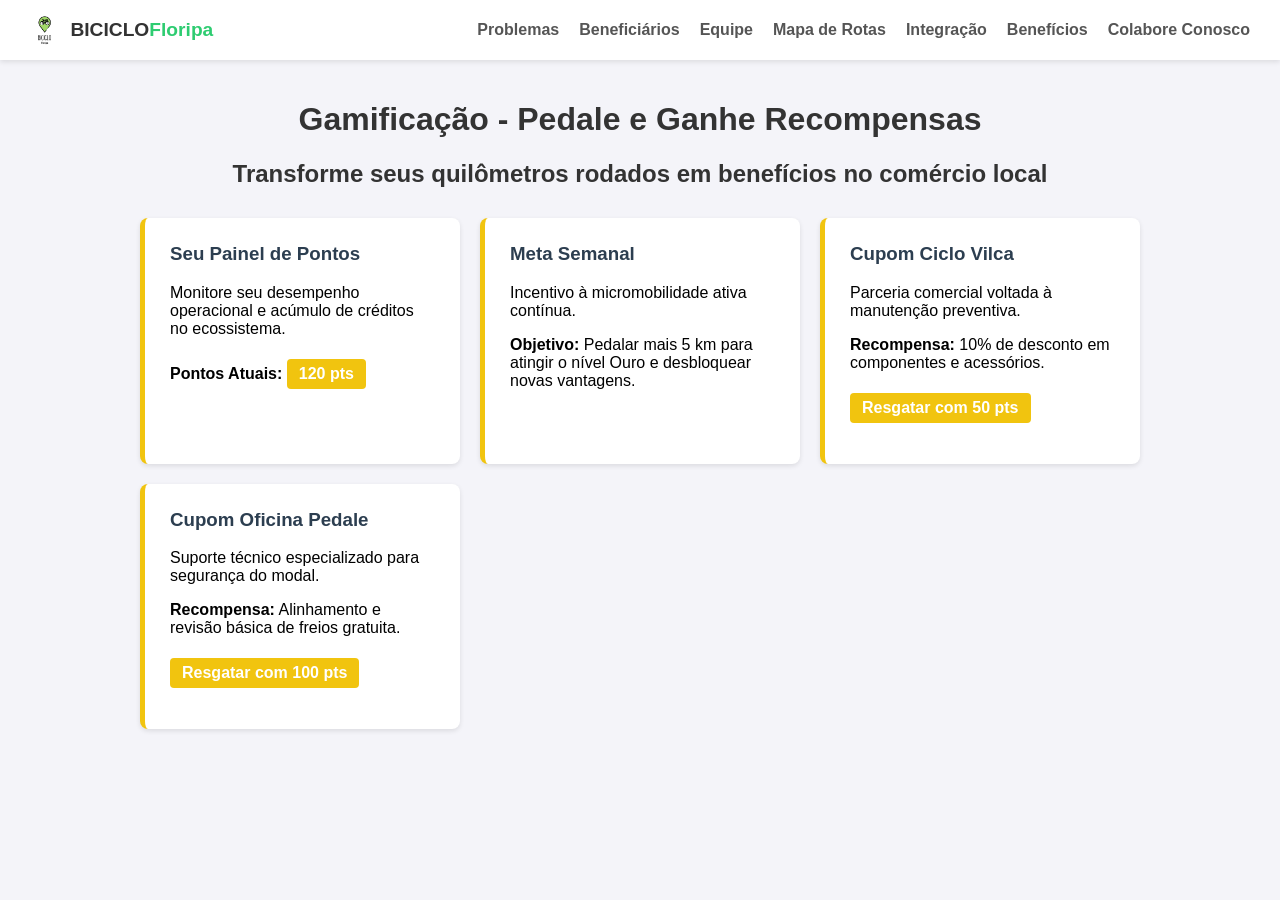
==== beneficios.html @ 9e139463 "adicionando pages" ====
<!DOCTYPE html>
<html lang="pt-BR">
<head>
    <meta charset="UTF-8">
    <meta name="viewport" content="width=device-width, initial-scale=1.0">
    <title>BICICLO | Sistema de Recompensas</title>
    <style>
        body { font-family: 'Arial', sans-serif; margin: 0; padding: 0; background: #f4f4f9; }
        h1, h2 { color: #333; text-align: center; }
        
        /* Menu IDêntico ao Principal */
        .navbar { display: flex; justify-content: space-between; align-items: center; background: #fff; padding: 15px 30px; box-shadow: 0 2px 5px rgba(0,0,0,0.1); }
        .navbar .logo { font-weight: bold; font-size: 1.2rem; color: #333; display: flex; align-items: center; }
        .navbar .logo span { color: #2ecc71; }
        .navbar .logo-navbar { height: 30px; margin-right: 10px; }
        .navbar ul { list-style: none; display: flex; margin: 0; padding: 0; }
        .navbar ul li { margin-left: 20px; }
        .navbar ul li a { text-decoration: none; color: #555; font-weight: bold; }
        .navbar ul li a:hover { color: #8eb067; }
        
        .content-container { padding: 20px; }
        .grid-gamificacao { display: grid; grid-template-columns: repeat(auto-fit, minmax(300px, 1fr)); gap: 20px; max-width: 1000px; margin: 30px auto; }
        .card { background: #fff; padding: 25px; border-radius: 8px; box-shadow: 0 2px 5px rgba(0,0,0,0.1); border-left: 5px solid #f1c40f; }
        .card h3 { margin-top: 0; color: #2c3e50; }
        .badge { background: #f1c40f; color: #fff; padding: 6px 12px; border-radius: 4px; font-weight: bold; font-size: 16px; display: inline-block; margin-top: 5px; }
    </style>
</head>
<body>

    <nav class="navbar">
        <div class="logo"><img src="/img/logo.biciclo.png" alt="Logo BICICLO Floripa" class="logo-navbar">BICICLO<span> Floripa</span></div>
        <ul>
            <li><a href="index.html#problemas">Problemas</a></li>
            <li><a href="index.html#beneficiarios">Beneficiários</a></li>
            <li><a href="index.html#colaboradores">Equipe</a></li>
            <li><a href="rotas.html">Mapa de Rotas</a></li>
            <li><a href="transporte.html">Integração</a></li>
            <li><a href="beneficios.html">Benefícios</a></li>
            <li><a href="index.html#contato">Colabore Conosco</a></li>
        </ul>
    </nav>

    <div class="content-container">
        <h1>Gamificação - Pedale e Ganhe Recompensas</h1>
        <h2>Transforme seus quilômetros rodados em benefícios no comércio local</h2>

        <div class="grid-gamificacao">
            <div class="card">
                <h3>Seu Painel de Pontos</h3>
                <p>Monitore seu desempenho operacional e acúmulo de créditos no ecossistema.</p>
                <p><strong>Pontos Atuais:</strong> <span class="badge">120 pts</span></p>
            </div>

            <div class="card">
                <h3>Meta Semanal</h3>
                <p>Incentivo à micromobilidade ativa contínua.</p>
                <p><strong>Objetivo:</strong> Pedalar mais 5 km para atingir o nível Ouro e desbloquear novas vantagens.</p>
            </div>

            <div class="card">
                <h3>Cupom Ciclo Vilca</h3>
                <p>Parceria comercial voltada à manutenção preventiva.</p>
                <p><strong>Recompensa:</strong> 10% de desconto em componentes e acessórios.</p>
                <p><span class="badge">Resgatar com 50 pts</span></p>
            </div>

            <div class="card">
                <h3>Cupom Oficina Pedale</h3>
                <p>Suporte técnico especializado para segurança do modal.</p>
                <p><strong>Recompensa:</strong> Alinhamento e revisão básica de freios gratuita.</p>
                <p><span class="badge">Resgatar com 100 pts</span></p>
            </div>
        </div>
    </div>

</body>
</html>
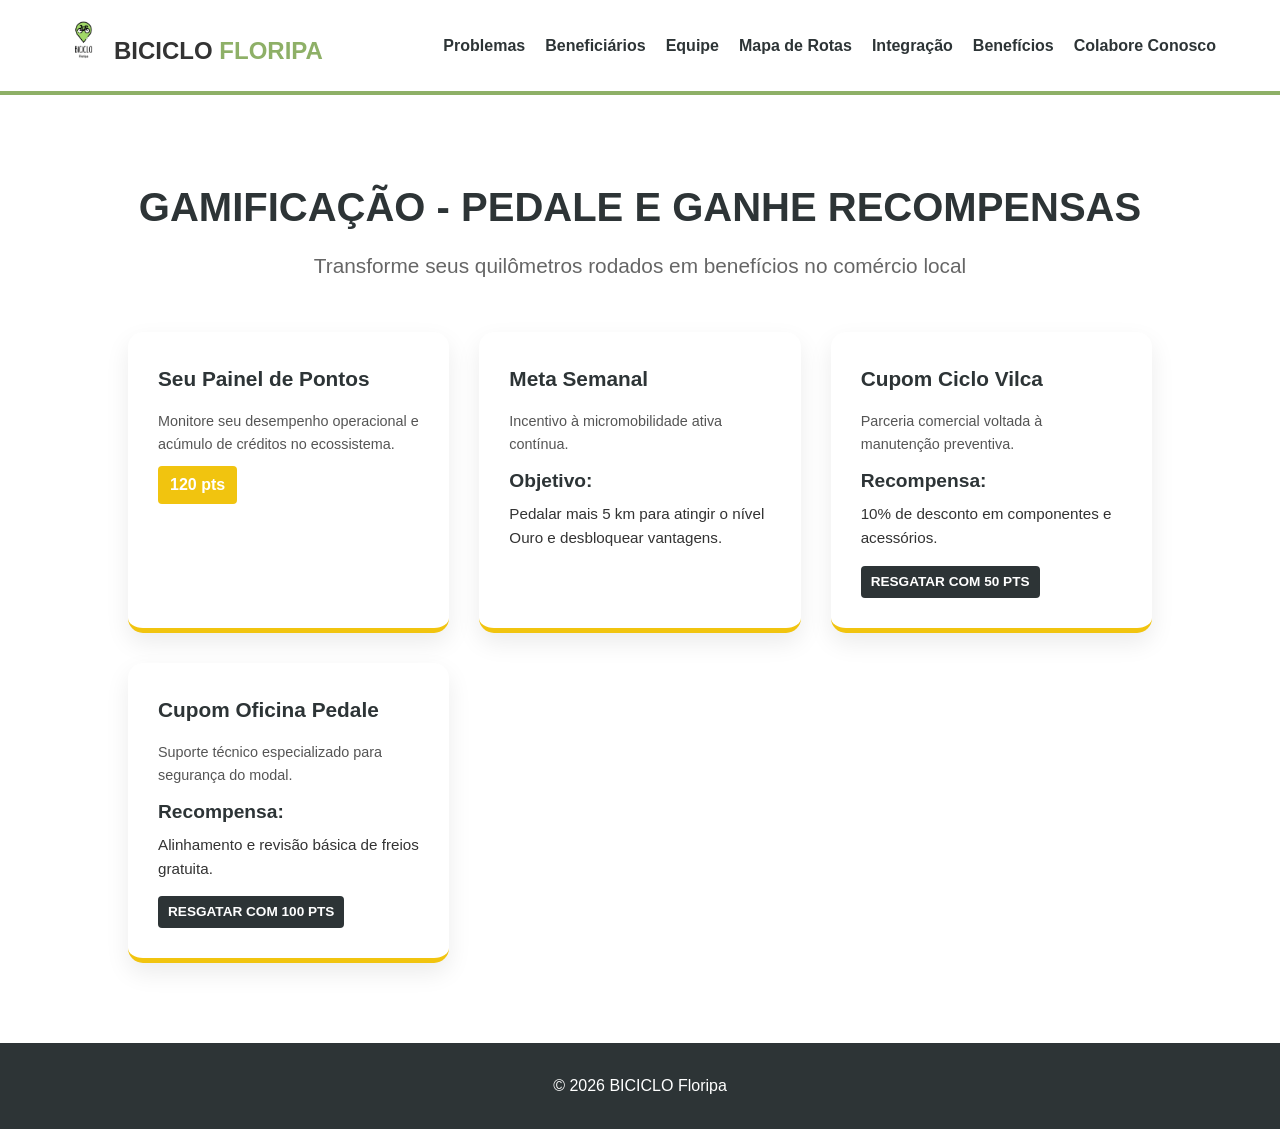
==== commit c9258ce1: "adicionando pages" ====
--- a/beneficios.html
+++ b/beneficios.html
@@ -4,31 +4,17 @@
     <meta charset="UTF-8">
     <meta name="viewport" content="width=device-width, initial-scale=1.0">
     <title>BICICLO | Sistema de Recompensas</title>
-    <style>
-        body { font-family: 'Arial', sans-serif; margin: 0; padding: 0; background: #f4f4f9; }
-        h1, h2 { color: #333; text-align: center; }
-        
-        /* Menu IDêntico ao Principal */
-        .navbar { display: flex; justify-content: space-between; align-items: center; background: #fff; padding: 15px 30px; box-shadow: 0 2px 5px rgba(0,0,0,0.1); }
-        .navbar .logo { font-weight: bold; font-size: 1.2rem; color: #333; display: flex; align-items: center; }
-        .navbar .logo span { color: #2ecc71; }
-        .navbar .logo-navbar { height: 30px; margin-right: 10px; }
-        .navbar ul { list-style: none; display: flex; margin: 0; padding: 0; }
-        .navbar ul li { margin-left: 20px; }
-        .navbar ul li a { text-decoration: none; color: #555; font-weight: bold; }
-        .navbar ul li a:hover { color: #8eb067; }
-        
-        .content-container { padding: 20px; }
-        .grid-gamificacao { display: grid; grid-template-columns: repeat(auto-fit, minmax(300px, 1fr)); gap: 20px; max-width: 1000px; margin: 30px auto; }
-        .card { background: #fff; padding: 25px; border-radius: 8px; box-shadow: 0 2px 5px rgba(0,0,0,0.1); border-left: 5px solid #f1c40f; }
-        .card h3 { margin-top: 0; color: #2c3e50; }
-        .badge { background: #f1c40f; color: #fff; padding: 6px 12px; border-radius: 4px; font-weight: bold; font-size: 16px; display: inline-block; margin-top: 5px; }
-    </style>
+    <link rel="stylesheet" href="index.css">
 </head>
 <body>
 
     <nav class="navbar">
         <div class="logo"><img src="/img/logo.biciclo.png" alt="Logo BICICLO Floripa" class="logo-navbar">BICICLO<span> Floripa</span></div>
+        <button class="menu-toggle" aria-label="Abrir menu">
+            <span></span>
+            <span></span>
+            <span></span>
+        </button>
         <ul>
             <li><a href="index.html#problemas">Problemas</a></li>
             <li><a href="index.html#beneficiarios">Beneficiários</a></li>
@@ -40,38 +26,53 @@
         </ul>
     </nav>
 
-    <div class="content-container">
-        <h1>Gamificação - Pedale e Ganhe Recompensas</h1>
-        <h2>Transforme seus quilômetros rodados em benefícios no comércio local</h2>
+    <div class="content-container" style="padding: 80px 10%;">
+        <h1 style="text-align: center; margin-bottom: 10px; font-size: 2.5rem; text-transform: uppercase; color: #2d3436;">Gamificação - Pedale e Ganhe Recompensas</h1>
+        <h2 style="text-align: center; margin-bottom: 50px; font-size: 1.3rem; color: #666; text-transform: none; font-weight: 400;">Transforme seus quilômetros rodados em benefícios no comércio local</h2>
 
-        <div class="grid-gamificacao">
-            <div class="card">
-                <h3>Seu Painel de Pontos</h3>
-                <p>Monitore seu desempenho operacional e acúmulo de créditos no ecossistema.</p>
-                <p><strong>Pontos Atuais:</strong> <span class="badge">120 pts</span></p>
+        <div class="grid-colaboradores">
+            <div class="card-colaborador" style="border-bottom: 5px solid #f1c40f; text-align: left;">
+                <strong style="font-size: 1.3rem; color: #2d3436;">Seu Painel de Pontos</strong>
+                <p style="margin: 15px 0 10px; color: #555;">Monitore seu desempenho operacional e acúmulo de créditos no ecossistema.</p>
+                <span style="background: #f1c40f; color: #fff; padding: 6px 12px; border-radius: 4px; font-weight: bold; font-size: 1rem; display: inline-block;">120 pts</span>
             </div>
-
-            <div class="card">
-                <h3>Meta Semanal</h3>
-                <p>Incentivo à micromobilidade ativa contínua.</p>
-                <p><strong>Objetivo:</strong> Pedalar mais 5 km para atingir o nível Ouro e desbloquear novas vantagens.</p>
+            <div class="card-colaborador" style="border-bottom: 5px solid #f1c40f; text-align: left;">
+                <strong style="font-size: 1.3rem; color: #2d3436;">Meta Semanal</strong>
+                <p style="margin: 15px 0 10px; color: #555;">Incentivo à micromobilidade ativa contínua.</p>
+                <p style="font-size: 0.95rem; color: #333;"><strong>Objetivo:</strong> Pedalar mais 5 km para atingir o nível Ouro e desbloquear vantagens.</p>
             </div>
-
-            <div class="card">
-                <h3>Cupom Ciclo Vilca</h3>
-                <p>Parceria comercial voltada à manutenção preventiva.</p>
-                <p><strong>Recompensa:</strong> 10% de desconto em componentes e acessórios.</p>
-                <p><span class="badge">Resgatar com 50 pts</span></p>
+            <div class="card-colaborador" style="border-bottom: 5px solid #f1c40f; text-align: left;">
+                <strong style="font-size: 1.3rem; color: #2d3436;">Cupom Ciclo Vilca</strong>
+                <p style="margin: 15px 0 10px; color: #555;">Parceria comercial voltada à manutenção preventiva.</p>
+                <p style="margin-bottom: 15px; font-size: 0.95rem; color: #333;"><strong>Recompensa:</strong> 10% de desconto em componentes e acessórios.</p>
+                <span style="background: #2d3436; color: #fff; padding: 5px 10px; border-radius: 4px; font-weight: bold; font-size: 0.85rem; display: inline-block; text-transform: uppercase;">Resgatar com 50 pts</span>
             </div>
-
-            <div class="card">
-                <h3>Cupom Oficina Pedale</h3>
-                <p>Suporte técnico especializado para segurança do modal.</p>
-                <p><strong>Recompensa:</strong> Alinhamento e revisão básica de freios gratuita.</p>
-                <p><span class="badge">Resgatar com 100 pts</span></p>
+            <div class="card-colaborador" style="border-bottom: 5px solid #f1c40f; text-align: left;">
+                <strong style="font-size: 1.3rem; color: #2d3436;">Cupom Oficina Pedale</strong>
+                <p style="margin: 15px 0 10px; color: #555;">Suporte técnico especializado para segurança do modal.</p>
+                <p style="margin-bottom: 15px; font-size: 0.95rem; color: #333;"><strong>Recompensa:</strong> Alinhamento e revisão básica de freios gratuita.</p>
+                <span style="background: #2d3436; color: #fff; padding: 5px 10px; border-radius: 4px; font-weight: bold; font-size: 0.85rem; display: inline-block; text-transform: uppercase;">Resgatar com 100 pts</span>
             </div>
         </div>
     </div>
 
+    <footer>
+        <p>&copy; 2026 BICICLO Floripa</p>
+    </footer>
+
+    <script>
+        const menuToggle = document.querySelector('.menu-toggle');
+        const navMenu = document.querySelector('.navbar ul');
+        menuToggle.addEventListener('click', () => {
+            menuToggle.classList.toggle('open');
+            navMenu.classList.toggle('active');
+        });
+        document.querySelectorAll('.navbar ul li a').forEach(link => {
+            link.addEventListener('click', () => {
+                menuToggle.classList.remove('open');
+                navMenu.classList.remove('active');
+            });
+        });
+    </script>
 </body>
 </html>
--- a/index.css
+++ b/index.css
@@ -0,0 +1,395 @@
+* {
+    margin: 0;
+    padding: 0;
+    box-sizing: border-box;
+}
+
+body {
+    font-family: 'Segoe UI', Tahoma, Geneva, Verdana, sans-serif;
+    color: #333;
+    line-height: 1.6;
+    background-color: #ffffff;
+}
+
+:root {
+    --verde-principal: #8eb067; 
+    --cinza-escuro: #2d3436;
+}
+
+.navbar {
+    display: flex;
+    justify-content: space-between;
+    align-items: center;
+    padding: 20px 5%;
+    background: white;
+    border-bottom: 4px solid var(--verde-principal);
+    position: relative;
+    width: 100%;
+}
+
+.logo-navbar {
+    width: 40px;
+    height: auto;
+    margin-right: 10px;
+}
+
+.logo {
+    font-weight: bold;
+    font-size: 1.5rem;
+    text-transform: uppercase;
+}
+
+.logo span {
+    color: var(--verde-principal);
+}
+
+.navbar ul {
+    display: flex;
+    list-style: none;
+    align-items: center;
+}
+
+.navbar ul li {
+    margin-left: 20px;
+}
+
+.navbar ul li a {
+    text-decoration: none;
+    color: var(--cinza-escuro);
+    font-weight: 600;
+    transition: color 0.3s ease;
+}
+
+.navbar ul li a:hover {
+    color: var(--verde-principal);
+}
+
+.menu-toggle {
+    display: none;
+    flex-direction: column;
+    justify-content: space-around;
+    width: 30px;
+    height: 21px;
+    background: transparent;
+    border: none;
+    cursor: pointer;
+    padding: 0;
+    z-index: 1010;
+}
+
+.menu-toggle span {
+    width: 30px;
+    height: 3px;
+    background-color: var(--cinza-escuro);
+    border-radius: 10px;
+    transition: all 0.3s linear;
+    position: relative;
+    transform-origin: 1px;
+}
+
+.menu-toggle.open span:first-child {
+    transform: rotate(45deg);
+}
+
+.menu-toggle.open span:nth-child(2) {
+    opacity: 0;
+    transform: translateX(20px);
+}
+
+.menu-toggle.open span:nth-child(3) {
+    transform: rotate(-45deg);
+}
+
+.hero {
+    background-color: var(--verde-principal);
+    color: white;
+    padding: 100px 5%;
+    text-align: center;
+}
+
+.hero h1 {
+    font-size: 3.5rem;
+    margin-bottom: 10px;
+}
+
+.logo-hero {
+    width: 150px;
+    height: auto;
+    margin-bottom: 20px;
+    background-color: white;
+    padding: 10px;
+    border-radius: 50%;
+    box-shadow: 0 4px 10px rgba(0,0,0,0.2);
+}
+
+.hero-content {
+    display: flex;
+    flex-direction: column;
+    align-items: center;
+}
+
+.section-container {
+    padding: 80px 10%;
+}
+
+.bg-light {
+    background-color: #f8f9fa;
+}
+
+h2 {
+    text-align: center;
+    margin-bottom: 50px;
+    font-size: 2rem;
+    color: var(--cinza-escuro);
+    text-transform: uppercase;
+}
+
+.grid-problemas {
+    display: grid;
+    grid-template-columns: repeat(auto-fit, minmax(220px, 1fr));
+    gap: 30px;
+}
+
+.item-problema {
+    text-align: center;
+    padding: 30px;
+    background: white;
+    border-radius: 12px;
+    box-shadow: 0 10px 20px rgba(0,0,0,0.05);
+}
+
+.icon {
+    font-size: 3rem;
+    display: block;
+    margin-bottom: 20px;
+}
+
+.lista-simples {
+    list-style: none;
+    max-width: 800px;
+    margin: 0 auto;
+}
+
+.lista-simples li {
+    background: white;
+    margin-bottom: 15px;
+    padding: 20px;
+    border-left: 5px solid var(--verde-principal);
+    border-radius: 5px;
+    box-shadow: 0 2px 5px rgba(0,0,0,0.05);
+}
+
+.grid-colaboradores {
+    display: grid;
+    grid-template-columns: repeat(auto-fit, minmax(280px, 1fr));
+    gap: 30px;
+    max-width: 1100px;
+    margin: 0 auto;
+}
+
+.card-colaborador {
+    background: white;
+    padding: 30px;
+    border-radius: 15px;
+    box-shadow: 0 10px 25px rgba(0,0,0,0.08);
+    text-align: center;
+    border-bottom: 5px solid var(--verde-principal);
+    transition: transform 0.3s ease;
+}
+
+.card-colaborador:hover {
+    transform: translateY(-10px);
+}
+
+.foto-colaborador {
+    width: 130px;
+    height: 130px;
+    border-radius: 50%;
+    margin: 0 auto 20px;
+    overflow: hidden;
+    border: 3px solid var(--verde-principal);
+    background-color: #f0f0f0; 
+}
+
+.foto-colaborador img {
+    width: 100%;
+    height: 100%;
+    object-fit: cover;
+}
+
+.card-colaborador strong {
+    display: block;
+    font-size: 1.2rem;
+    color: var(--cinza-escuro);
+    margin-bottom: 5px;
+}
+
+.card-colaborador p {
+    font-size: 0.9rem;
+    color: #666;
+    margin-bottom: 0;
+}
+
+.form-contato {
+    max-width: 600px;
+    margin: 0 auto;
+    display: flex;
+    flex-direction: column;
+    gap: 15px;
+}
+
+.form-contato input, .form-contato textarea {
+    padding: 12px;
+    border: 1px solid #ddd;
+    border-radius: 5px;
+    font-family: inherit;
+}
+
+.btn-enviar {
+    background-color: var(--verde-principal);
+    color: white;
+    padding: 15px;
+    border: none;
+    border-radius: 5px;
+    font-weight: bold;
+    cursor: pointer;
+    text-transform: uppercase;
+    transition: opacity 0.3s;
+}
+
+.btn-enviar:hover {
+    opacity: 0.9;
+}
+
+footer {
+    background: var(--cinza-escuro);
+    color: white;
+    text-align: center;
+    padding: 30px;
+}
+
+.content-container {
+    padding: 80px 10%;
+}
+
+.map-container {
+    width: 100%;
+    height: 450px;
+    margin-bottom: 50px;
+    border-radius: 15px;
+    overflow: hidden;
+    box-shadow: 0 10px 25px rgba(0,0,0,0.08);
+    border: 1px solid #ddd;
+}
+
+.map-container iframe {
+    width: 100%;
+    height: 100%;
+    border: none;
+}
+
+.grid-transporte, .grid-gamificacao {
+    display: grid;
+    grid-template-columns: repeat(auto-fit, minmax(300px, 1fr));
+    gap: 20px;
+    max-width: 1000px;
+    margin: 30px auto;
+}
+
+.card-transporte, .card-gamificacao {
+    background: #fff;
+    padding: 25px;
+    border-radius: 8px;
+    box-shadow: 0 2px 5px rgba(0,0,0,0.1);
+}
+
+.card-transporte {
+    border-left: 5px solid #3498db;
+}
+
+.card-transporte h3 {
+    margin-top: 0;
+    color: #2c3e50;
+    margin-bottom: 10px;
+}
+
+.card-transporte p {
+    margin-bottom: 5px;
+    font-size: 1rem;
+    color: #333;
+}
+
+.card-transporte .status {
+    color: #27ae60;
+    font-weight: bold;
+    font-size: 0.9rem;
+    text-transform: uppercase;
+    margin-top: 10px;
+    display: block;
+}
+
+.card-gamificacao {
+    border-left: 5px solid #f1c40f;
+}
+
+.card-gamificacao h3 {
+    margin-top: 0;
+    color: #2c3e50;
+}
+
+.card-gamificacao p {
+    margin: 10px 0;
+    color: #555;
+}
+
+.card-gamificacao .badge {
+    background: #f1c40f;
+    color: #fff;
+    padding: 6px 12px;
+    border-radius: 4px;
+    font-weight: bold;
+    font-size: 16px;
+    display: inline-block;
+}
+
+.card-gamificacao .btn-resgatar {
+    background: #2d3436;
+    color: #fff;
+    padding: 5px 10px;
+    border-radius: 4px;
+    font-weight: bold;
+    font-size: 0.85rem;
+    display: inline-block;
+    text-transform: uppercase;
+}
+
+@media (max-width: 850px) {
+    .menu-toggle {
+        display: flex;
+    }
+
+    .navbar ul {
+        display: none;
+        flex-direction: column;
+        position: absolute;
+        top: 100%;
+        left: 0;
+        width: 100%;
+        background-color: white;
+        border-bottom: 4px solid var(--verde-principal);
+        padding: 20px 0;
+        box-shadow: 0 8px 15px rgba(0,0,0,0.1);
+        z-index: 1000;
+    }
+
+    .navbar ul.active {
+        display: flex;
+    }
+
+    .navbar ul li {
+        margin: 15px 0;
+        text-align: center;
+        width: 100%;
+        margin-left: 0;
+    }
+}
